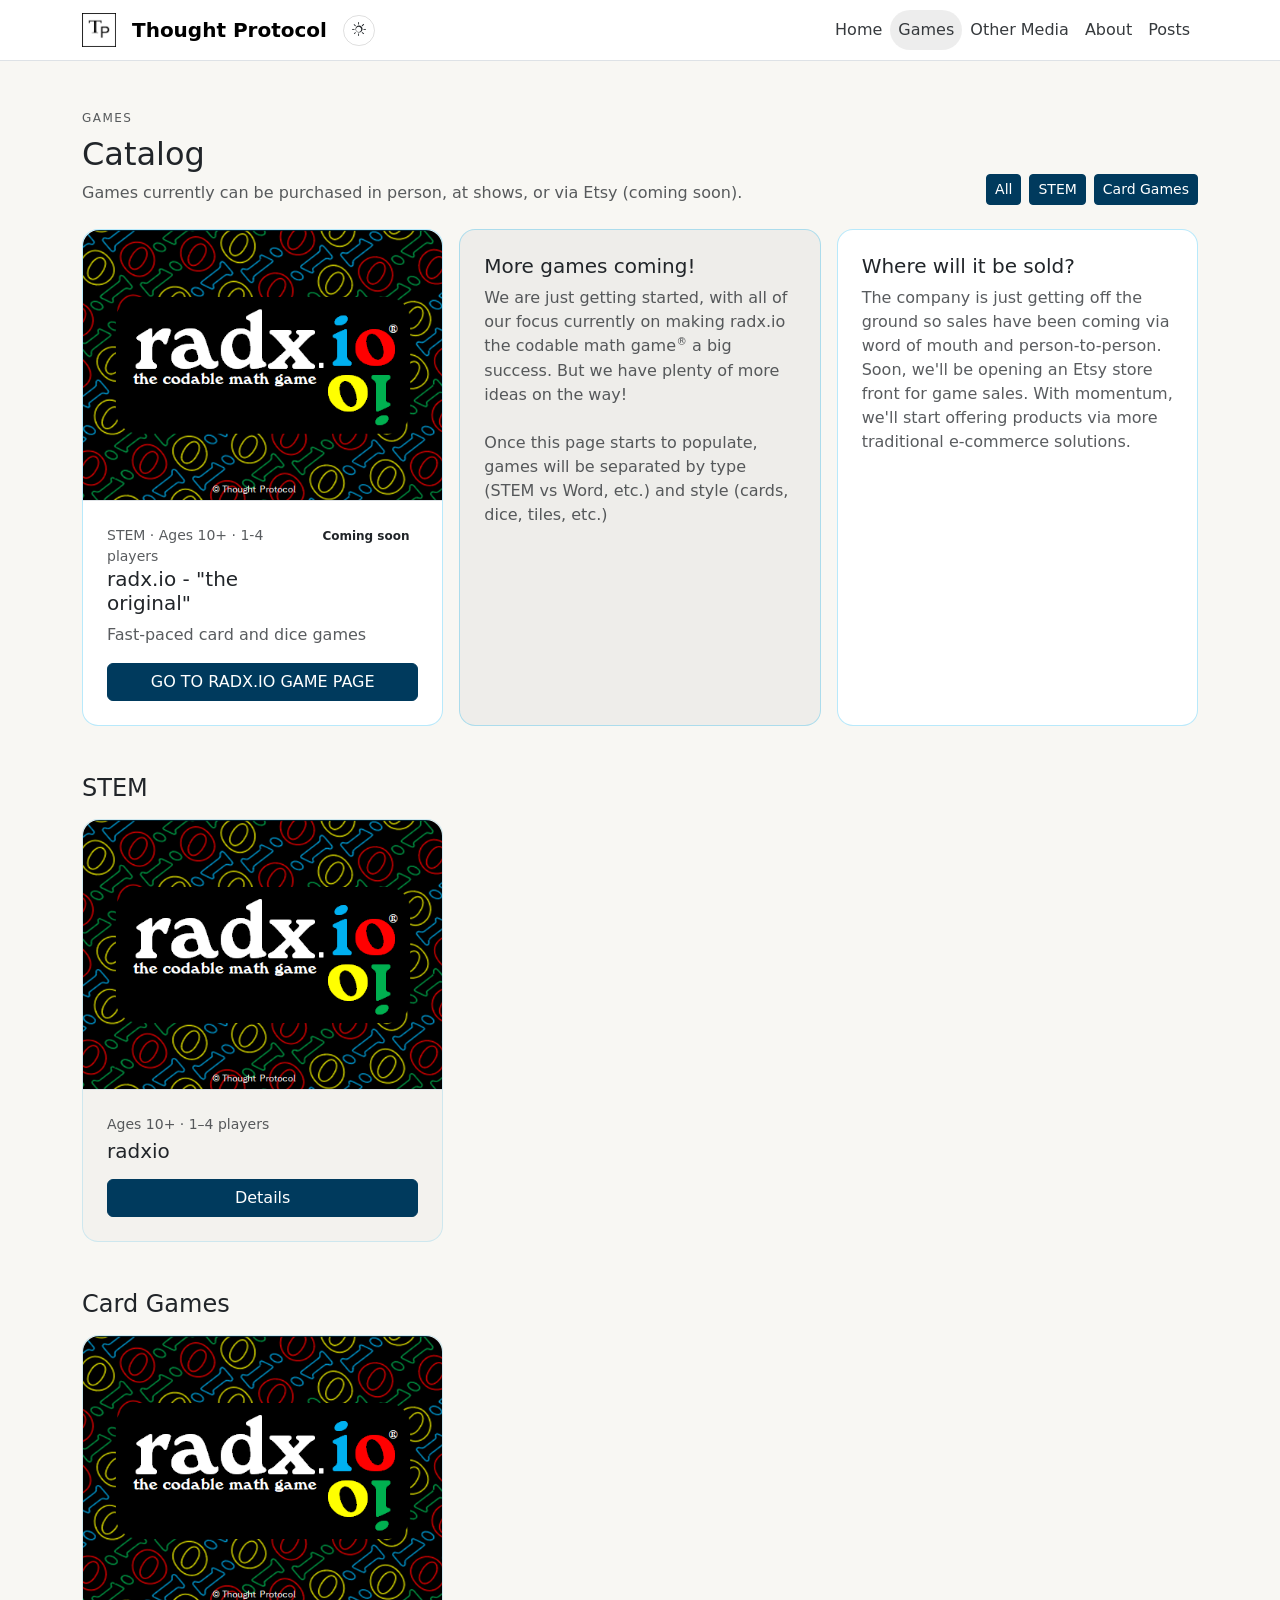
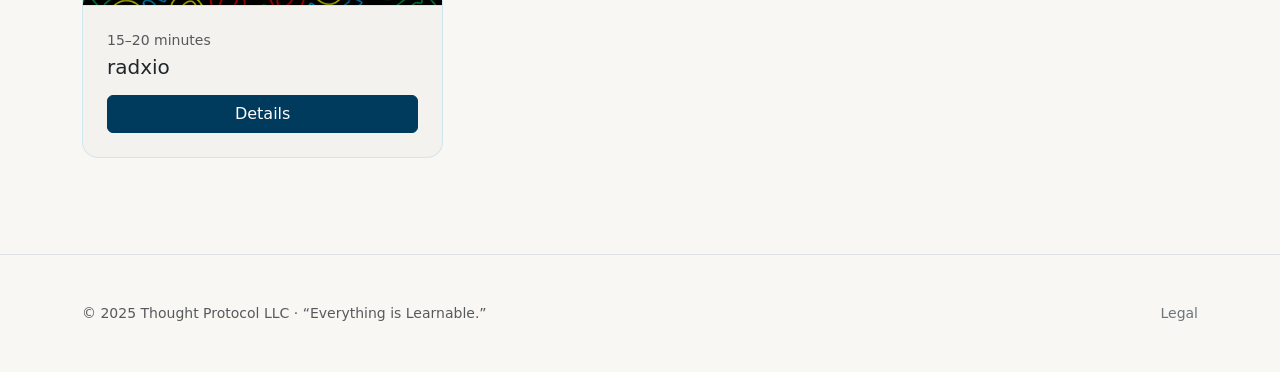
==== games/index.html @ f01bd7ff "Added files via upload" ====
<!doctype html>
<html lang="en" data-bs-theme="dark">
<head>
  <meta charset="utf-8">
  <meta name="viewport" content="width=device-width, initial-scale=1">
  <title>Games • Thought Protocol</title>
  <link rel="preconnect" href="https://cdn.jsdelivr.net">
  <link href="https://cdn.jsdelivr.net/npm/bootstrap-icons@1.11.3/font/bootstrap-icons.min.css" rel="stylesheet">
  <link href="https://cdn.jsdelivr.net/npm/bootstrap@5.3.3/dist/css/bootstrap.min.css" rel="stylesheet">
  <link href="../css/styles.css" rel="stylesheet">
</head>
<body>
  <header class="site-header sticky-top border-bottom">
    <nav class="navbar navbar-expand-lg py-2">
      <div class="container">
        <a class="navbar-brand d-flex align-items-center gap-2" href="../index.html">
          <img src="../assets/img/thoughtprotocol-lettermark.png" alt="Thought Protocol" class="brand-mark">
          <span class="navbar-brand-text">Thought Protocol</span>
        </a>

        <div class="d-flex align-items-center gap-2">
          <button class="btn btn-sm btn-ghost" id="themeToggle" type="button" aria-label="Toggle color scheme">
            <i class="bi bi-moon-stars" id="themeIcon"></i>
          </button>
          <button class="navbar-toggler" type="button" data-bs-toggle="collapse" data-bs-target="#siteNav" aria-controls="siteNav" aria-expanded="false" aria-label="Toggle navigation">
            <span class="navbar-toggler-icon"></span>
          </button>
        </div>

        <div class="collapse navbar-collapse" id="siteNav">
          <ul class="navbar-nav ms-auto mb-2 mb-lg-0 nav-pills-lite">
            <li class="nav-item"><a class="nav-link" href="../index.html">Home</a></li>
            <li class="nav-item"><a class="nav-link active" aria-current="page" href="../games/index.html">Games</a></li>
            <li class="nav-item"><a class="nav-link" href="../media/index.html">Other Media</a></li>
            <li class="nav-item"><a class="nav-link" href="../about.html">About</a></li>
            <!-- <li class="nav-item"><a class="nav-link" href="../contact.html">Contact</a></li> -->
            <li class="nav-item"><a class="nav-link" href="../totd.html">Posts</a></li>
          </ul>
        </div>
      </div>
    </nav>
  </header>

  <main class="py-5">
    <div class="container">
      <section class="mb-4">
  <div class="d-flex flex-column flex-md-row align-items-md-end justify-content-between gap-3">
    <div>
      <p class="kicker mb-2">Games</p>
      <h1 class="h2 mb-2">Catalog</h1>
      <p class="text-body-secondary mb-0">Games currently can be purchased in person, at shows, or via Etsy (coming soon).</p>
    </div>
    <div class="d-flex flex-wrap gap-2">
      <a class="btn btn-sm btn-outline-secondary" href="#all">All</a>
      <a class="btn btn-sm btn-outline-secondary" href="#stem">STEM</a>
      <a class="btn btn-sm btn-outline-secondary" href="#card">Card Games</a>
    </div>
  </div>
</section>

<section id="all" class="mb-5">
  <div class="row g-3">
    <div class="col-md-6 col-lg-4">
      <div class="card h-100 rounded-4"> <!-- <div class="card product-card h-100 rounded-4"> -->
        <div class="ratio ratio-4x3 rounded-top-4 overflow-hidden border-bottom">
          <img src="../assets/img/radxio-logo.png" class="w-100 h-100 object-fit-cover" alt="radxio">
        </div>
        <div class="card-body p-4">
          <div class="d-flex align-items-start justify-content-between gap-3 mb-2">
            <div>
              <div class="small text-body-secondary">STEM · Ages 10+ · 1-4 players</div>
              <h2 class="h5 mb-0">radx.io - "the original" </h2>
            </div>
            <span class="badge badge-soft rounded-pill">Coming soon</span>
          </div>
          <p class="text-body-secondary mb-3">Fast-paced card and dice games</p>
          <a class="btn btn-primary w-100" href="radxio.html">GO TO RADX.IO GAME PAGE</a>
        </div>
      </div>
    </div>

    <div class="col-md-6 col-lg-4">
      <div class="card h-100 rounded-4 surface-card">
        <div class="card-body p-4">
          <h3 class="h5 mb-2">More games coming!</h3>
          <p class="text-body-secondary mb-0">We are just getting started, with all of our focus currently on making radx.io the codable math game<span class="trademark">&reg;</span> a big success. But we have plenty of more ideas on the way!</p>
          <br>
          <p class="text-body-secondary mb-o"> Once this page starts to populate, games will be separated by type (STEM vs Word, etc.) and style (cards, dice, tiles, etc.)</p>
        </div>
      </div>
    </div>

    <div class="col-lg-4">
      <div class="card h-100 rounded-4">
        <div class="card-body p-4">
          <h3 class="h5 mb-2">Where will it be sold?</h3>
          <p class="text-body-secondary mb-0">
            The company is just getting off the ground so sales have been coming via word of mouth and person-to-person. Soon, we'll be opening an Etsy store front for game sales. 
            With momentum, we'll start offering products via more traditional e-commerce solutions. 
          </p>
        </div>
      </div>
    </div>
  </div>
</section>

<section id="stem" class="mb-5">
  <h2 class="h4 mb-3">STEM</h2>
  <div class="row g-3">
    <div class="col-md-6 col-lg-4">
      <div class="card product-card h-100 rounded-4">
        <div class="ratio ratio-4x3 rounded-top-4 overflow-hidden border-bottom">
          <img src="../assets/img/radxio-logo.png" class="w-100 h-100 object-fit-cover" alt="radxio">
        </div>
        <div class="card-body p-4">
          <div class="small text-body-secondary mb-1">Ages 10+ · 1–4 players</div>
          <h3 class="h5 mb-3">radxio</h3>
          <a class="btn btn-outline-secondary w-100" href="radxio.html">Details</a>
        </div>
      </div>
    </div>
  </div>
</section>

<section id="card" class="mb-5">
  <h2 class="h4 mb-3">Card Games</h2>
  <div class="row g-3">
    <div class="col-md-6 col-lg-4">
      <div class="card product-card h-100 rounded-4">
        <div class="ratio ratio-4x3 rounded-top-4 overflow-hidden border-bottom">
          <img src="../assets/img/radxio-logo.png" class="w-100 h-100 object-fit-cover" alt="radxio">
        </div>
        <div class="card-body p-4">
          <div class="small text-body-secondary mb-1">15–20 minutes</div>
          <h3 class="h5 mb-3">radxio</h3>
          <a class="btn btn-outline-secondary w-100" href="radxio.html">Details</a>
        </div>
      </div>
    </div>
  </div>
</section>

    <!-- </div> -->
  </main>

  <footer class="py-5 border-top">
    <div class="container d-flex flex-column flex-md-row align-items-start justify-content-between gap-3">
      <div class="small text-body-secondary">
        © 2025 Thought Protocol LLC · “Everything is Learnable.”
      </div>
  
      <div class="small text-body-secondary d-flex flex-wrap gap-3">
        <!-- <a class="link-secondary text-decoration-none" href="contact.html">
          contact@thoughtprotocol.com
        </a> -->
        <a class="link-secondary text-decoration-none" href="../legal.html">
          Legal
        </a>
      </div>
    </div>
  </footer>

  <script src="https://cdn.jsdelivr.net/npm/bootstrap@5.3.3/dist/js/bootstrap.bundle.min.js"></script>
  <script src="../js/theme.js"></script>
</body>
</html>
---- css/styles.css ----
/* Thought Protocol — Square-style catalog (Bootstrap) */

.site-header {
  background: var(--bs-body-bg);
  backdrop-filter: saturate(180%) blur(12px);
}

.brand-mark { width: 34px; height: 34px; }
.brand-wordmark { font-weight: 650; letter-spacing: 0.2px; }

.kicker {
  letter-spacing: 0.12em;
  text-transform: uppercase;
  font-size: 0.75rem;
  color: var(--bs-secondary-color);
}

.nav-pills-lite .nav-link {
  border-radius: 999px;
  padding: 0.5rem 0.85rem;
  color: var(--bs-body-color);
  opacity: 0.9;
}

.nav-pills-lite .nav-link:hover { opacity: 1; }

.nav-pills-lite .nav-link.active {
  background: rgba(127,127,127,0.15);
  color: var(--bs-body-color);
}

.btn-ghost {
  border: 1px solid rgba(127,127,127,0.25);
  border-radius: 999px;
}

.hero-card {
  background: linear-gradient(180deg, rgba(127,127,127,0.12), transparent);
}

.product-frame { background: rgba(127,127,127,0.08); }

.badge-soft { background: rgba(127,127,127,0.15); color: var(--bs-body-color); }

.surface-card {
  border: 1px solid rgba(127,127,127,0.20);
  background: rgba(127,127,127,0.08);
}

.product-card {
  border: 1px solid rgba(127,127,127,0.25);
  background: rgba(127,127,127,0.04);
}

.spec-tile {
  border: 1px solid rgba(127,127,127,0.25);
  background: rgba(127,127,127,0.06);
}

.founder-photo {
  width: 160px;
  height: 120px;
  background: rgba(127,127,127,0.06);
}

/* Light/Dark surfaces */
html[data-bs-theme="light"] body { background-color: #f8f7f3; }
html[data-bs-theme="dark"] body { background-color: #000000; }

/* Navbar horizontal safety */
.navbar .navbar-nav { flex-wrap: nowrap; white-space: nowrap; }

/* Carousel controls: hide on mobile (swipe-only) */
@media (max-width: 768px) {
  .carousel-control-prev,
  .carousel-control-next { display: none; }
}

/* Carousel arrow color: force WHITE by overriding Bootstrap variables (guaranteed) */
.carousel {
  --bs-carousel-control-prev-icon-bg: url("data:image/svg+xml,%3csvg xmlns='http://www.w3.org/2000/svg' viewBox='0 0 16 16' fill='%23ffffff'%3e%3cpath d='M11.354 1.646a.5.5 0 0 1 0 .708L5.707 8l5.647 5.646a.5.5 0 0 1-.708.708l-6-6a.5.5 0 0 1 0-.708l6-6a.5.5 0 0 1 .708 0z'/%3e%3c/svg%3e");
  --bs-carousel-control-next-icon-bg: url("data:image/svg+xml,%3csvg xmlns='http://www.w3.org/2000/svg' viewBox='0 0 16 16' fill='%23ffffff'%3e%3cpath d='M4.646 14.354a.5.5 0 0 1 0-.708L10.293 8 4.646 2.354a.5.5 0 1 1 .708-.708l6 6a.5.5 0 0 1 0 .708l-6 6a.5.5 0 0 1-.708 0z'/%3e%3c/svg%3e");
  --bs-carousel-control-icon-filter: none;
}



/* Links */
a{
  color: var(--rx-accent);
}
a:hover{
  color: var(--rx-accent-2);
}

/* Buttons */
.btn-primary{
  background-color: var(--rx-accent);
  border-color: var(--rx-accent);
}
.btn-primary:hover,
.btn-primary:focus{
  background-color: var(--rx-accent-2);
  border-color: var(--rx-accent-2);
}
.btn-outline-primary{
  color: var(--rx-accent);
  border-color: var(--rx-accent);
}
.btn-outline-primary:hover,
.btn-outline-primary:focus{
  background-color: var(--rx-accent);
  border-color: var(--rx-accent);
  color: #fff;
}

/* Section kicker + subtle underline */
.section-kicker{
  letter-spacing: .14em;
  text-transform: uppercase;
  font-weight: 600;
  color: var(--rx-accent) !important;
}
.section-kicker::after{
  content: "";
  display: block;
  width: 44px;
  height: 2px;
  margin-top: .5rem;
  border-radius: 999px;
  background: linear-gradient(90deg, var(--rx-accent), var(--rx-accent-2));
  opacity: .9;
}

/* Badges */
.badge-soft{
  background: linear-gradient(90deg, var(--rx-soft), var(--rx-soft-2));
  border: 1px solid rgba(255,255,255,.0);
}
html[data-bs-theme="dark"] .badge-soft{
  border-color: rgba(255,255,255,.08);
}

/* Card pop: accent border + hover glow (subtle) */
.card{
  border-color: rgba(127,127,127,.18);
}
.product-card,
.card.product-card{
  border-color: var(--rx-border);
}
.product-card:hover,
.card.product-card:hover{
  box-shadow: 0 1.1rem 2.6rem rgba(39,194,255,.10), 0 .6rem 1.6rem rgba(124,77,255,.08);
}

/* Focus ring */
:focus-visible{
  outline: 3px solid rgba(39, 194, 255, .45);
  outline-offset: 2px;
}

/* Dark mode tuning: keep black background, but brighten accents and borders */
html[data-bs-theme="dark"] a{ color: #6ad7ff; }
html[data-bs-theme="dark"] a:hover{ color: #b49bff; }
html[data-bs-theme="dark"] .product-card,
html[data-bs-theme="dark"] .card.product-card{
  border-color: rgba(106, 215, 255, .32);
}




/* =========================================
   Radxio Color System
   ========================================= */
:root {
  --rx-blue: #00B0F0;
  --rx-red: #FF0000;
  --rx-yellow: #FFFF00;
  --rx-green: #00B050;

  --rx-soft-blue: rgba(0,176,240,.15);
  --rx-soft-green: rgba(0,176,80,.15);
}

/* Links */
a { color: var(--rx-blue); }
a:hover { color: var(--rx-green); }

/* Product cards */
.product-card,
.card.product-card {
  border: 1px solid var(--rx-soft-blue);
}
.product-card:hover,
.card.product-card:hover {
  box-shadow: 0 10px 28px rgba(0,176,240,.25);
}

/* Section headers */
.section-kicker {
  color: var(--rx-blue) !important;
}
.section-kicker::after {
  content: "";
  display: block;
  width: 48px;
  height: 3px;
  margin-top: .5rem;
  background: linear-gradient(90deg,
    var(--rx-blue),
    var(--rx-red),
    var(--rx-yellow),
    var(--rx-green)
  );
}

/* Buttons */
.btn-primary {
  background-color: var(--rx-blue);
  border-color: var(--rx-blue);
}
.btn-primary:hover {
  background-color: var(--rx-green);
  border-color: var(--rx-green);
}

/* Dark mode tuning */
html[data-bs-theme="dark"] .product-card {
  border-color: rgba(0,176,240,.45);
}

/* =========================================
   Navbar brand text (static, theme-aware)
   ========================================= */

   .navbar-brand-text {
    font-weight: 600;
    margin-left: 0.5rem;
    white-space: nowrap;
  }
  
  /* Light mode */
  html[data-bs-theme="light"] .navbar-brand-text {
    color: #000000;
  }
  
  /* Dark mode */
  html[data-bs-theme="dark"] .navbar-brand-text {
    color: #ffffff;
  }

  /* =========================================
   Primary CTA Buttons (Dark Blue)
   ========================================= */

/* Base button look */
.btn-primary,
.btn-outline-secondary {
  background-color: #003A5D; /* deep blue */
  border-color: #003A5D;
  color: #ffffff !important;
}

/* Hover state */
.btn-primary:hover,
.btn-outline-secondary:hover {
  background-color: #005b8f;
  border-color: #005b8f;
  color: #ffffff !important;
}

/* Focus / active */
.btn-primary:focus,
.btn-outline-secondary:focus,
.btn-primary:active,
.btn-outline-secondary:active {
  background-color: #004a78;
  border-color: #004a78;
  color: #ffffff !important;
  box-shadow: 0 0 0 0.2rem rgba(0, 176, 240, 0.35);
}

/* =========================================
   Unified Card Styling (All Cards)
   ========================================= */

   .card {
    border: 1px solid rgba(0,176,240,.28);
    transition: box-shadow 0.25s ease, transform 0.25s ease;
  }
  
  .card:hover {
    box-shadow:
      0 0 0 2px rgba(0,176,240,.25),
      0 18px 34px rgba(0,176,240,.22);
    transform: translateY(-2px);
  }
  
  /* Navbar hover color override */
html[data-bs-theme="dark"] .navbar .nav-link:hover {
  color: #00B0F0 !important;
}

/* Light mode navbar hover */
html[data-bs-theme="light"] .navbar .nav-link:hover {
  color: #00B0F0 !important;
}

.carousel-control-prev-icon,
.carousel-control-next-icon {
  outline: 2px solid var(--rx-blue) !important;
  border-radius: 50%;
  padding: 0.5rem;
}


/* Carousel arrows: force BLUE icons */
.carousel-control-prev-icon {
  background-image: url("data:image/svg+xml,%3csvg xmlns='http://www.w3.org/2000/svg' fill='%2300B0F0' viewBox='0 0 16 16'%3e%3cpath d='M11.354 1.646a.5.5 0 0 1 0 .708L5.707 8l5.647 5.646a.5.5 0 0 1-.708.708l-6-6a.5.5 0 0 1 0-.708l6-6a.5.5 0 0 1 .708 0z'/%3e%3c/svg%3e") !important;
}

.carousel-control-next-icon {
  background-image: url("data:image/svg+xml,%3csvg xmlns='http://www.w3.org/2000/svg' fill='%2300B0F0' viewBox='0 0 16 16'%3e%3cpath d='M4.646 14.354a.5.5 0 0 1 0-.708L10.293 8 4.646 2.354a.5.5 0 1 1 .708-.708l6 6a.5.5 0 0 1 0 .708l-6 6a.5.5 0 0 1-.708 0z'/%3e%3c/svg%3e") !important;
}





/* Outline badge style */
.badge-outline{
  color: #ffffff;
  border: 1.5px solid rgba(255,255,255,0.85);
  background: transparent;
  padding: 0.45em 0.75em;
  font-weight: 500;
  border-radius: 999px;
}
html[data-bs-theme="light"] .badge-outline{
  color: #111827;
  border-color: rgba(0,0,0,0.25);
}


/* TOTD cards: keep goosepoop styling, add gentle motion */
.totd-card .totd-content :where(h1,h2,h3,h4){
  margin-top: 1rem;
}
.totd-card .totd-content p{
  margin-bottom: 0.75rem;
}
.totd-card .totd-content pre{
  padding: 1rem;
  border-radius: 1rem;
  overflow: auto;
}
.totd-icon{
  display: inline-flex;
  width: 2rem;
  height: 2rem;
  align-items: center;
  justify-content: center;
  border-radius: 999px;
  border: 1px solid rgba(0,176,240,.35);
  color: #00B0F0;
  flex: 0 0 auto;
}

/* Fade-up animation */
.animate-in{
  opacity: 0;
  transform: translateY(8px);
  transition: opacity 350ms ease, transform 350ms ease;
}
.animate-in.is-visible{
  opacity: 1;
  transform: translateY(0);
}

/* Filter buttons spacing */
.totd-filter-btn{
  white-space: nowrap;
}


.hero-carousel-frame {
  border-color: #FF0000 !important;
  box-shadow: 0 0 0 1px rgba(255, 0, 0, 0.3),
              0 4px 10px rgba(255, 0, 0, 0.25);
}


/* 
.hero-carousel-frame {
  border-color: #00B0F0 !important;
  box-shadow: 0 0 0 1px rgba(0, 176, 240, 0.3),
              0 12px 30px rgba(0, 176, 240, 0.25);
}
*/

/*
.hero-carousel-frame {
  border-color: #FFD500 !important;
  box-shadow: 0 0 0 1px rgba(255, 213, 0, 0.35),
              0 12px 30px rgba(255, 213, 0, 0.25);
}
*/

/*
.hero-carousel-frame {
  border-color: #00B050 !important;
  box-shadow: 0 0 0 1px rgba(0, 176, 80, 0.35),
              0 4px 10px rgba(0, 176, 80, 0.25);
}
*/

.site-footer {
  padding: 1.25rem 0; /* adjust to taste */
}

/* Carousel indicator bars — always white */
.carousel-indicators [data-bs-target] {
  background-color: #ffffff !important;
  opacity: 0.5;
}

.carousel-indicators .active {
  opacity: 1;
}

/* Founder photo styling */
.founder-photo {
  width: 160px;          /* controls size of the circle */
  height: 160px;
  border-radius: 50%;
  overflow: hidden;
  flex-shrink: 0;
  display: flex;
  align-items: center;
  justify-content: center;
}

.founder-photo img {
  width: 100%;
  height: 100%;
  object-fit: cover;
  opacity: 0.9;
}

@media (max-width: 576px) {
  .founder-photo {
    width: 120px;
    height: 120px;
  }
}


.dice-byte {
  display: flex;
  gap: 0.3rem;
  align-items: center;
}

.die {
  width: 20px;
  height: 20px;
  border-radius: 4px;
  border: 1.5px solid currentColor;
  position: relative;
  box-sizing: border-box;
}

.die.on::after {
  content: "";
  width: 5px;
  height: 5px;
  background-color: currentColor;
  border-radius: 50%;
  position: absolute;
  top: 50%;
  left: 50%;
  transform: translate(-50%, -50%);
}

.dice-weights {
  gap: 0.3rem;
  margin-bottom: 0.25rem;
}

.dice-weight {
  width: 20px;           /* must match .die width */
  text-align: center;
  font-size: 0.7rem;
  color: var(--bs-secondary-color);
}

.trademark {
  font-size: 0.65em;
  vertical-align: super;
  margin-left: 0.05em;
}
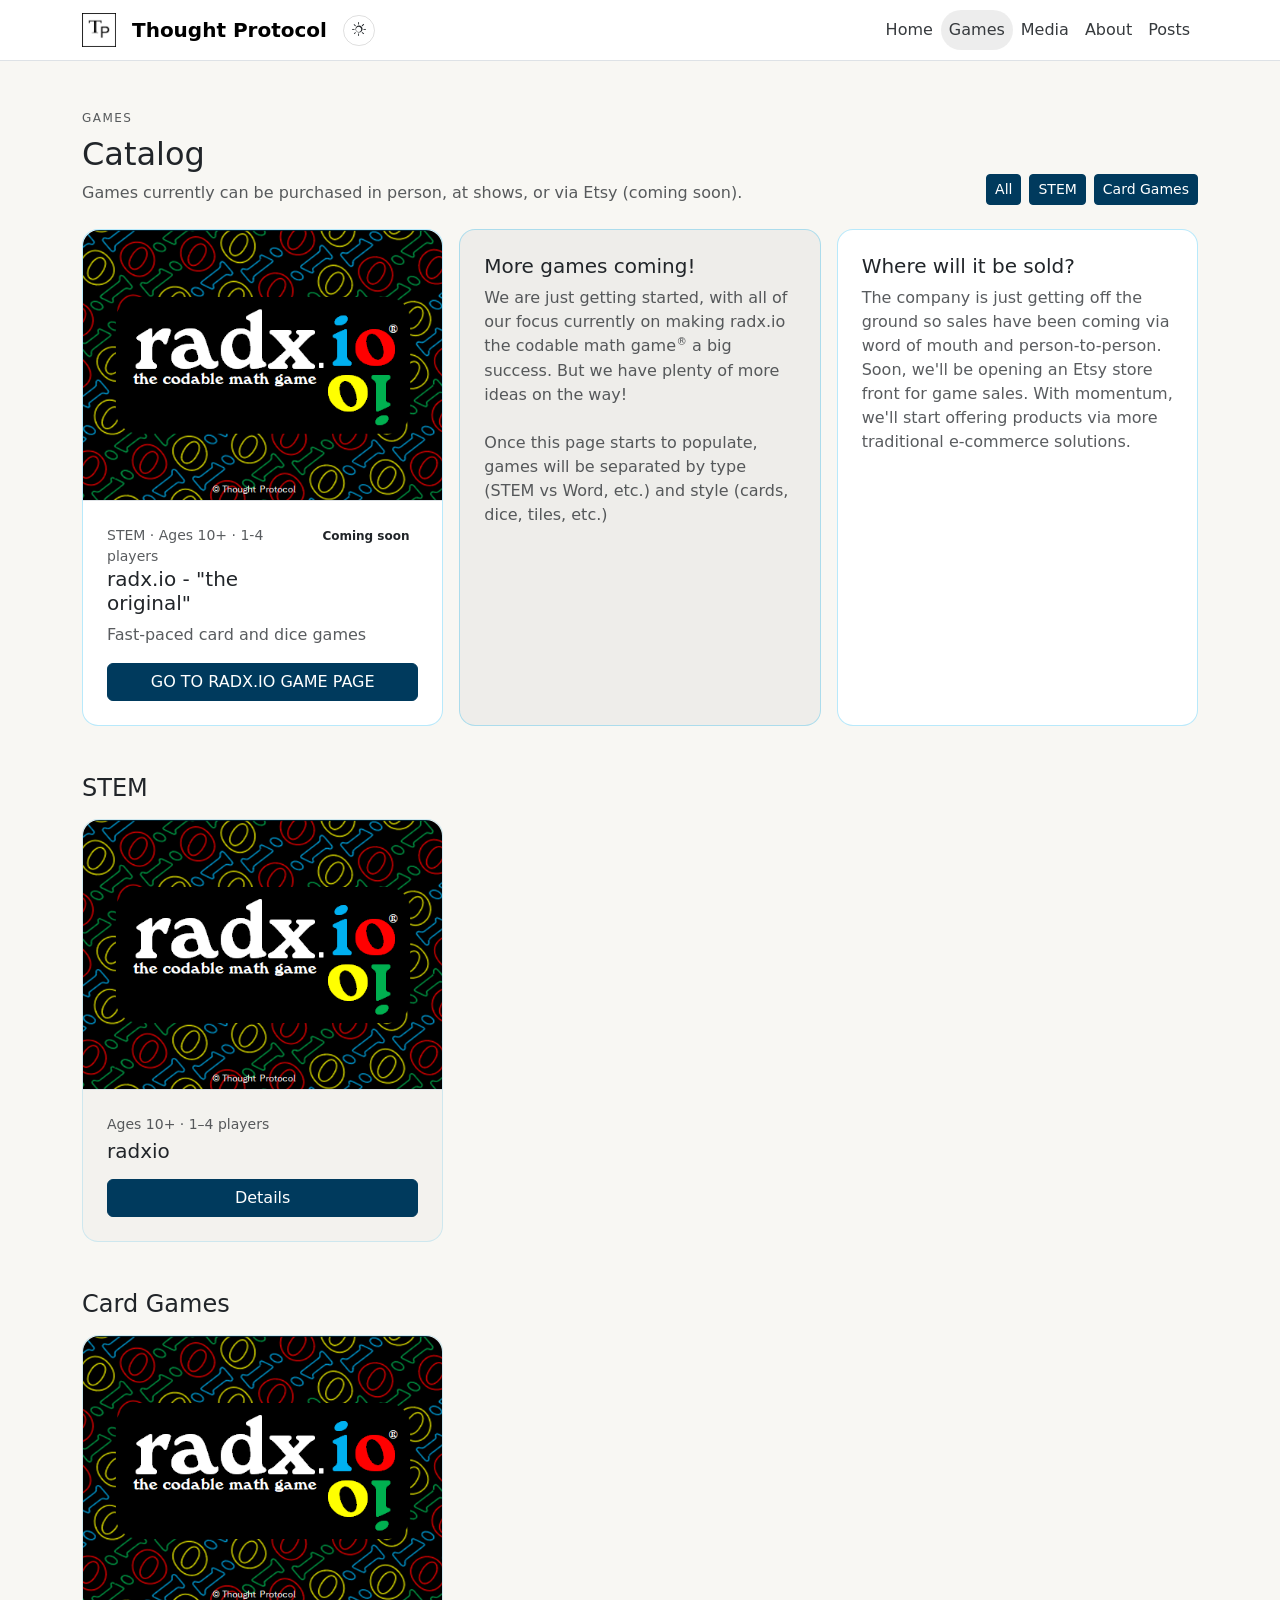
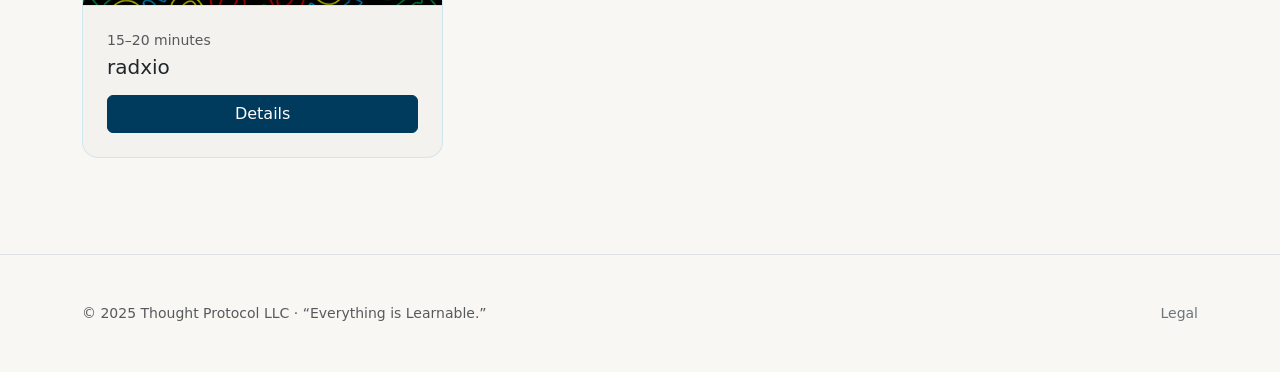
==== commit 48a983ab: "Rename 'Other Media' link to 'Media'" ====
--- a/games/index.html
+++ b/games/index.html
@@ -31,7 +31,7 @@
           <ul class="navbar-nav ms-auto mb-2 mb-lg-0 nav-pills-lite">
             <li class="nav-item"><a class="nav-link" href="../index.html">Home</a></li>
             <li class="nav-item"><a class="nav-link active" aria-current="page" href="../games/index.html">Games</a></li>
-            <li class="nav-item"><a class="nav-link" href="../media/index.html">Other Media</a></li>
+            <li class="nav-item"><a class="nav-link" href="../media/index.html">Media</a></li>
             <li class="nav-item"><a class="nav-link" href="../about.html">About</a></li>
             <!-- <li class="nav-item"><a class="nav-link" href="../contact.html">Contact</a></li> -->
             <li class="nav-item"><a class="nav-link" href="../totd.html">Posts</a></li>
@@ -163,4 +163,4 @@
   <script src="https://cdn.jsdelivr.net/npm/bootstrap@5.3.3/dist/js/bootstrap.bundle.min.js"></script>
   <script src="../js/theme.js"></script>
 </body>
-</html>+</html>
--- a/css/styles.css
+++ b/css/styles.css
@@ -502,3 +502,16 @@
   margin-left: 0.05em;
 }
 
+/* Markdown content images */
+.totd-content img {
+  max-width: 100%;
+  height: auto;
+  display: block;
+  margin: 1rem auto;
+  border-radius: 0.75rem;
+}
+
+.cta-btn {
+  font-weight: 500;
+  letter-spacing: 0.01em;
+}
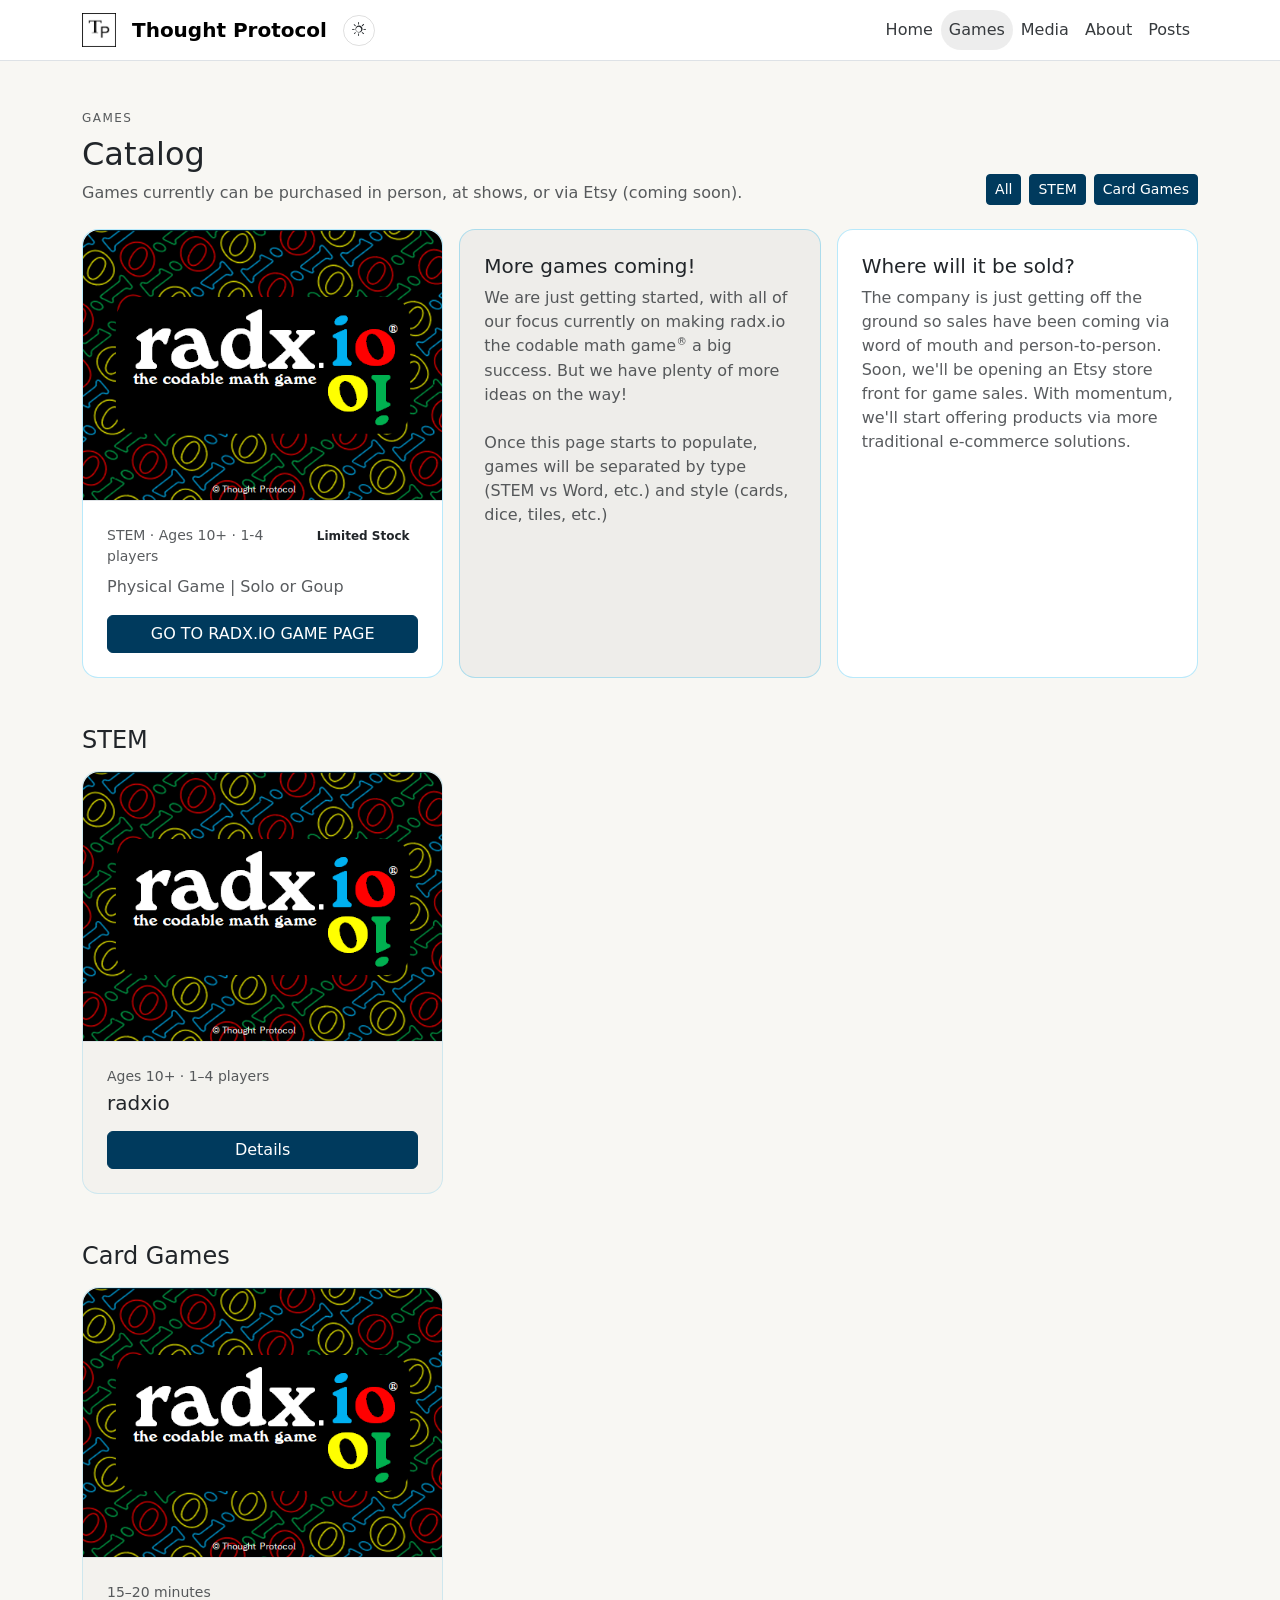
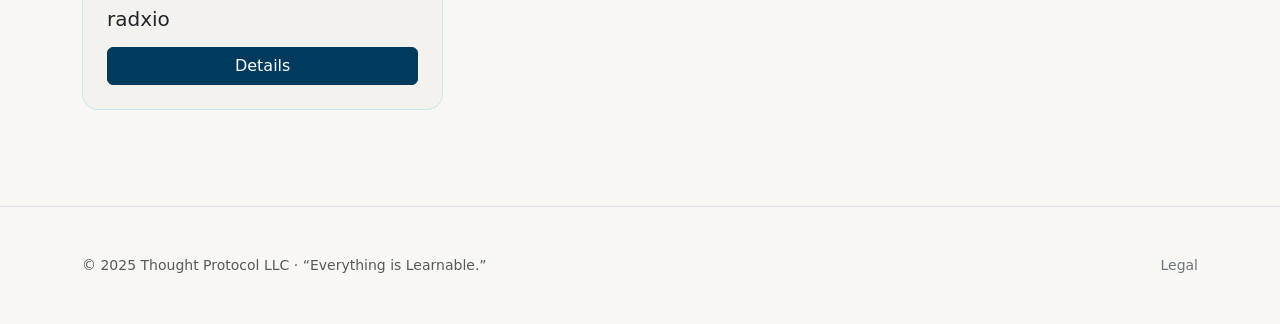
==== commit 5f4fcdfc: "Modify game title and availability badge Updated game details and availability status." ====
--- a/games/index.html
+++ b/games/index.html
@@ -69,11 +69,10 @@
           <div class="d-flex align-items-start justify-content-between gap-3 mb-2">
             <div>
               <div class="small text-body-secondary">STEM · Ages 10+ · 1-4 players</div>
-              <h2 class="h5 mb-0">radx.io - "the original" </h2>
             </div>
-            <span class="badge badge-soft rounded-pill">Coming soon</span>
+            <span class="badge badge-soft rounded-pill">Limited Stock</span>
           </div>
-          <p class="text-body-secondary mb-3">Fast-paced card and dice games</p>
+          <p class="text-body-secondary mb-3">Physical Game | Solo or Goup</p>
           <a class="btn btn-primary w-100" href="radxio.html">GO TO RADX.IO GAME PAGE</a>
         </div>
       </div>
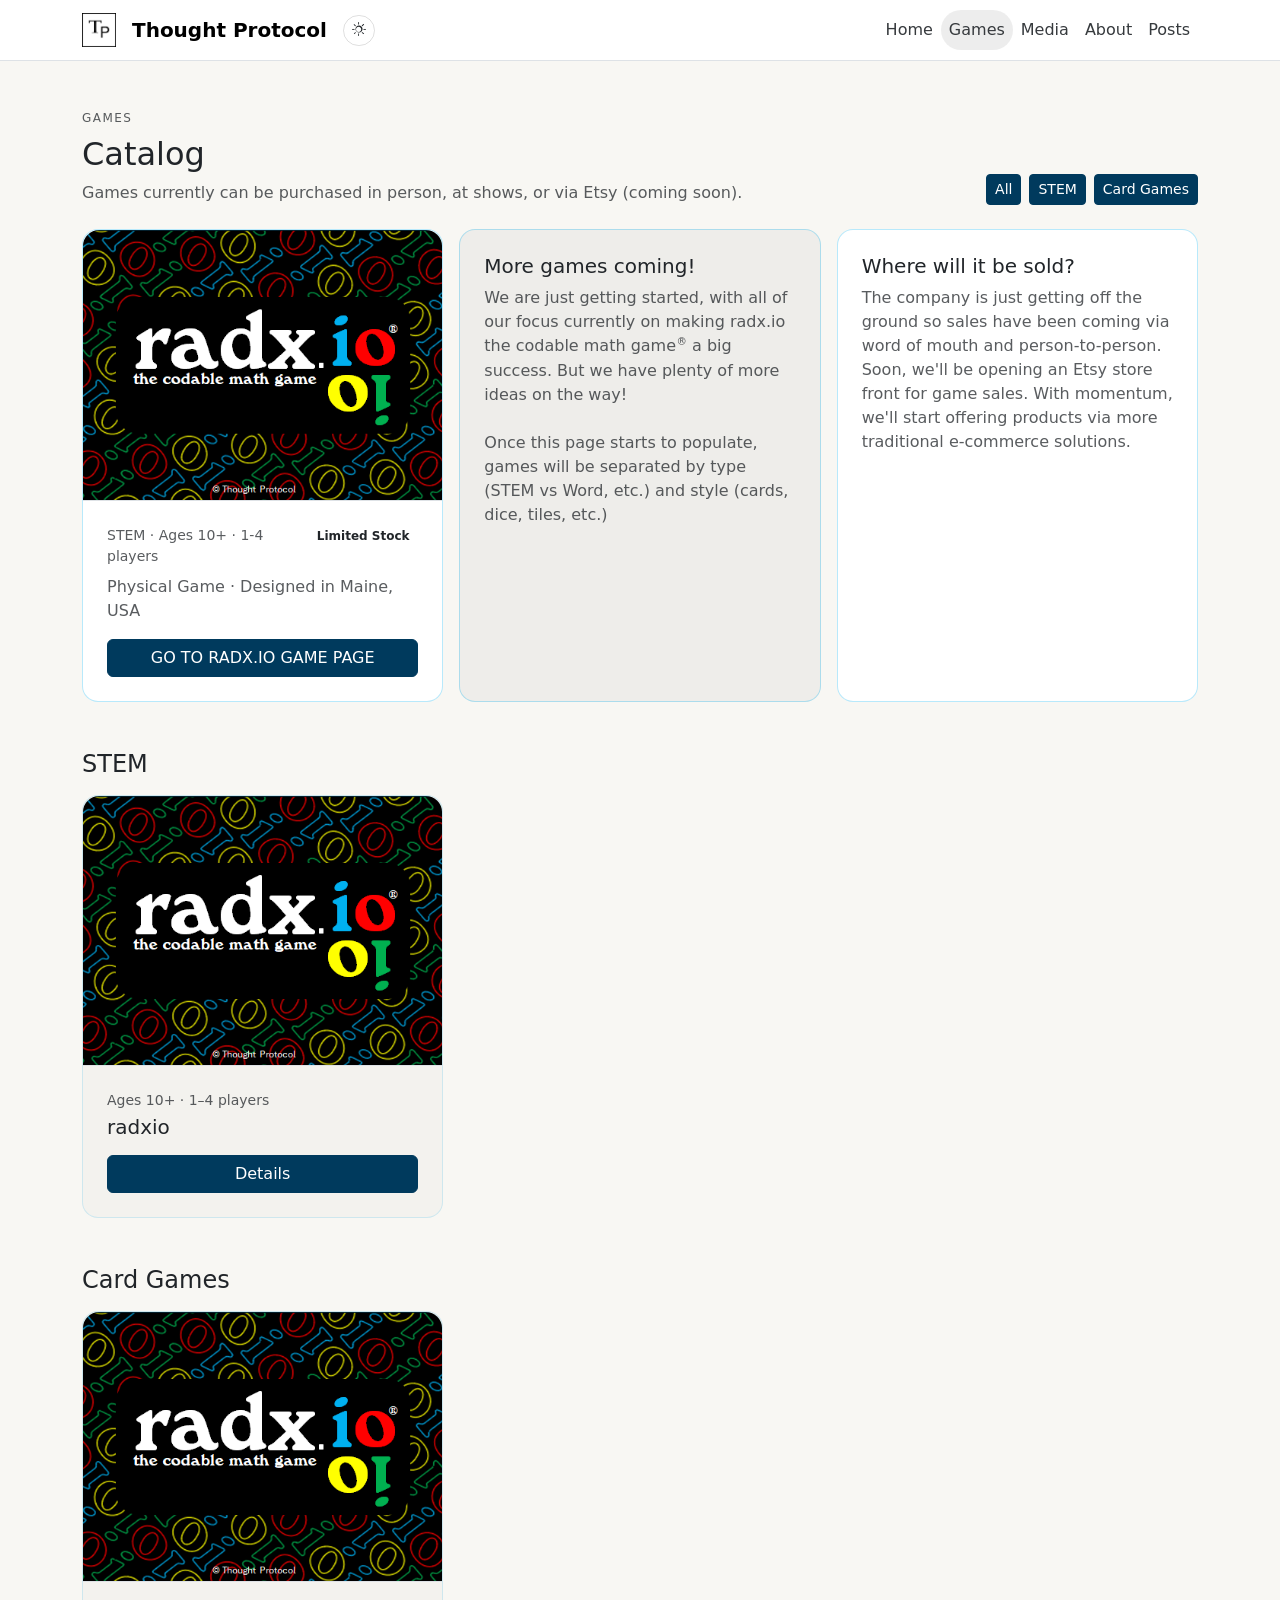
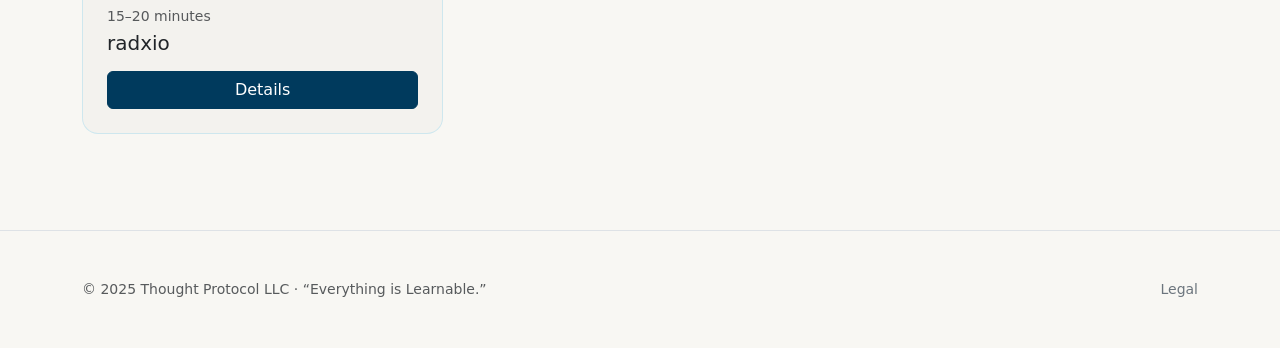
==== commit 2362ff4c: "Update game description in index.html" ====
--- a/games/index.html
+++ b/games/index.html
@@ -72,7 +72,7 @@
             </div>
             <span class="badge badge-soft rounded-pill">Limited Stock</span>
           </div>
-          <p class="text-body-secondary mb-3">Physical Game | Solo or Goup</p>
+          <p class="text-body-secondary mb-3">Physical Game · Designed in Maine, USA</p>
           <a class="btn btn-primary w-100" href="radxio.html">GO TO RADX.IO GAME PAGE</a>
         </div>
       </div>
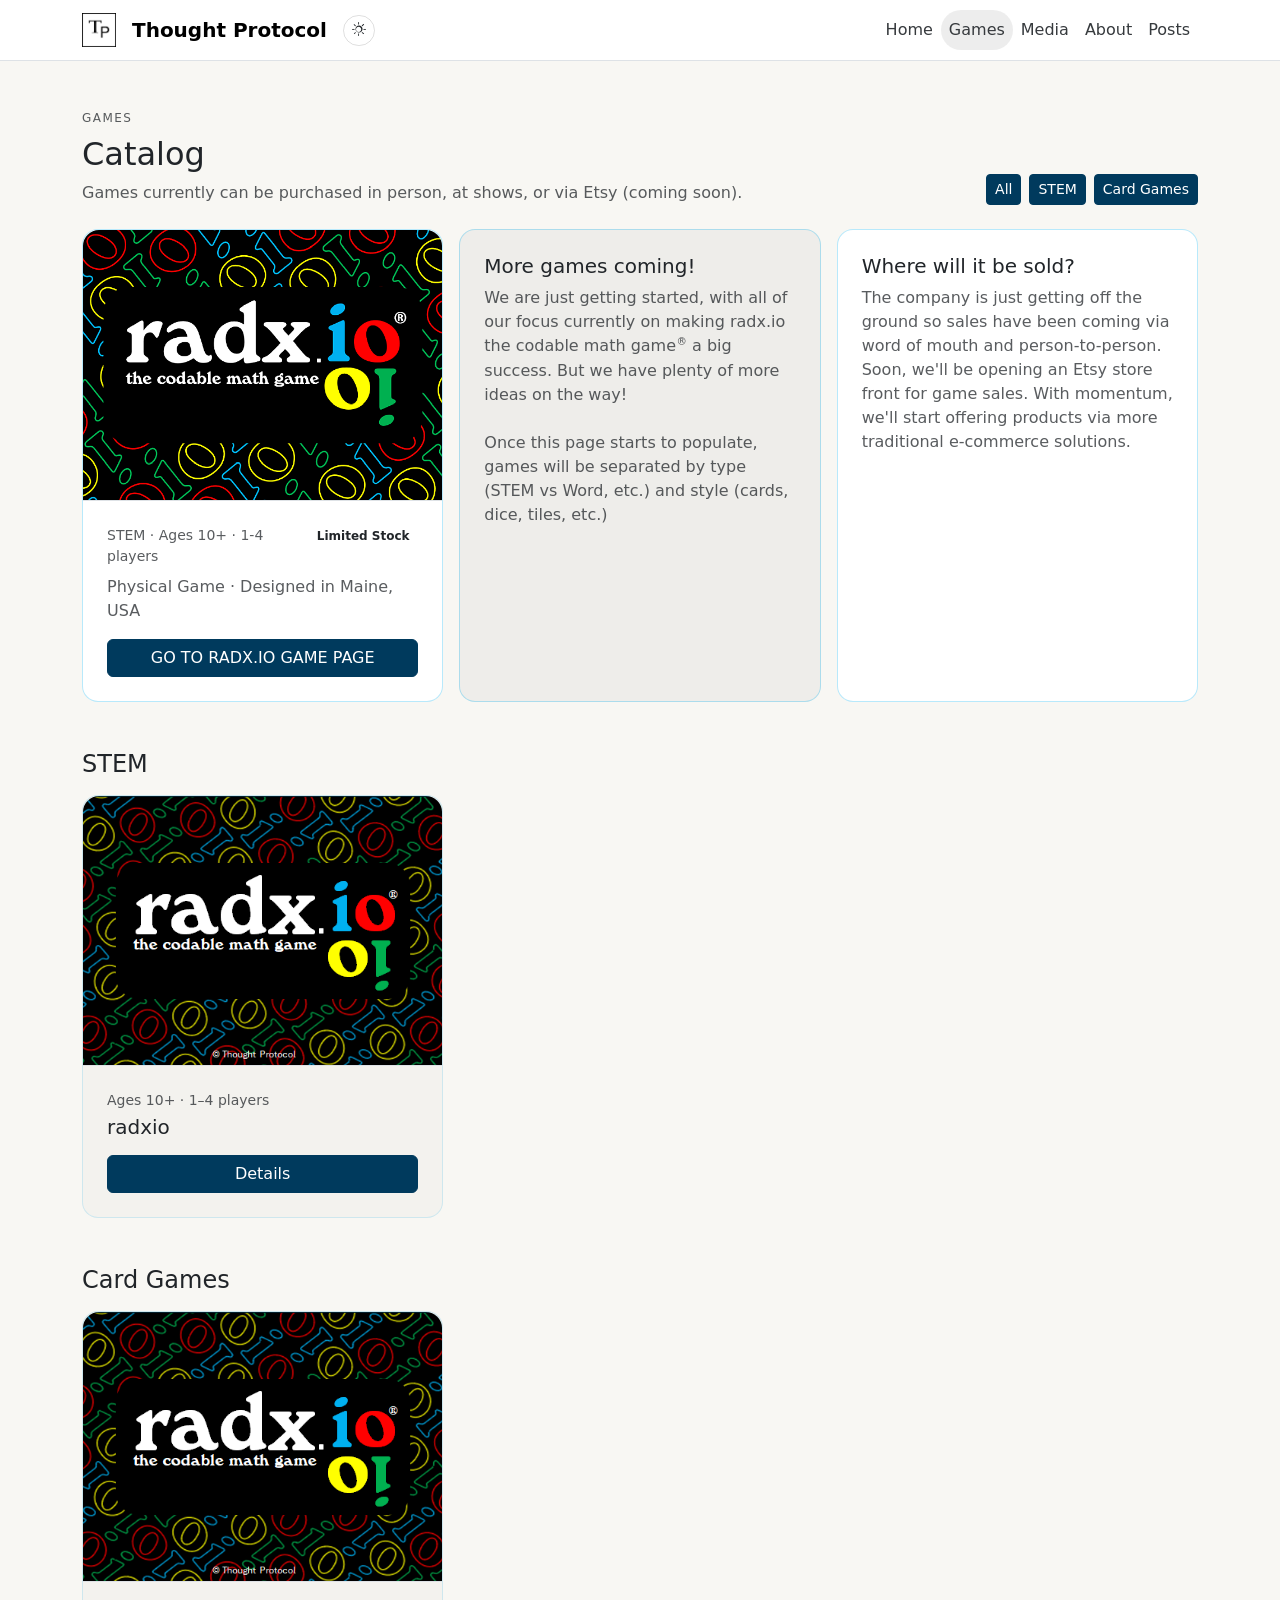
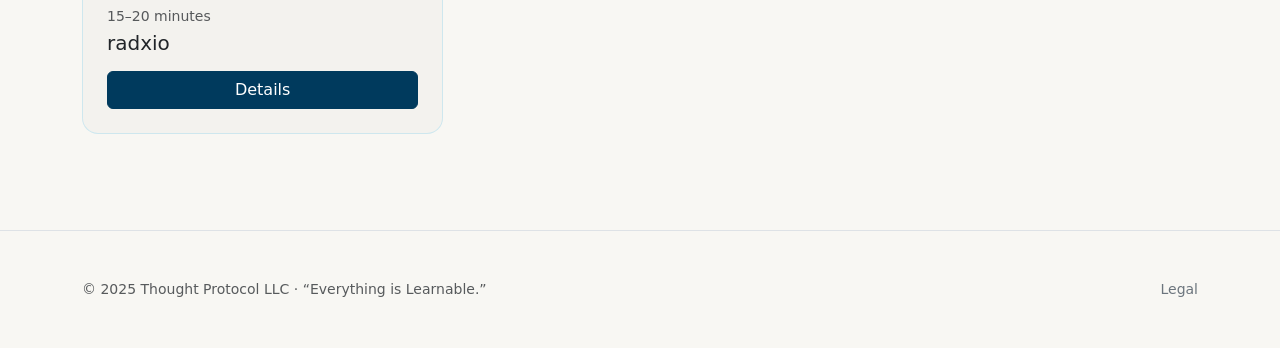
==== commit 4431cee5: "Update index.html" ====
--- a/games/index.html
+++ b/games/index.html
@@ -63,7 +63,7 @@
     <div class="col-md-6 col-lg-4">
       <div class="card h-100 rounded-4"> <!-- <div class="card product-card h-100 rounded-4"> -->
         <div class="ratio ratio-4x3 rounded-top-4 overflow-hidden border-bottom">
-          <img src="../assets/img/radxio-logo.png" class="w-100 h-100 object-fit-cover" alt="radxio">
+          <img src="../assets/img/radxio-logo-carousel.png" class="w-100 h-100 object-fit-cover" alt="radxio">
         </div>
         <div class="card-body p-4">
           <div class="d-flex align-items-start justify-content-between gap-3 mb-2">
--- a/css/styles.css
+++ b/css/styles.css
@@ -515,3 +515,34 @@
   font-weight: 500;
   letter-spacing: 0.01em;
 }
+
+/* What is radx.io image sizing */
+.what-is-img {
+  max-width: 100%;
+}
+
+@media (min-width: 992px) {
+  .what-is-img {
+    max-width: 420px;
+  }
+}
+/* Hero carousel sizing */
+.hero-carousel-frame {
+  width: 100%;
+}
+
+/* Reduce visual size on desktop */
+@media (min-width: 992px) {
+  .hero-carousel-frame {
+    max-width: 85%;
+    margin-left: auto;
+    margin-right: auto;
+  }
+}
+
+@media (min-width: 992px) {
+  .hero-width {
+    max-width: 85%;
+  }
+}
+
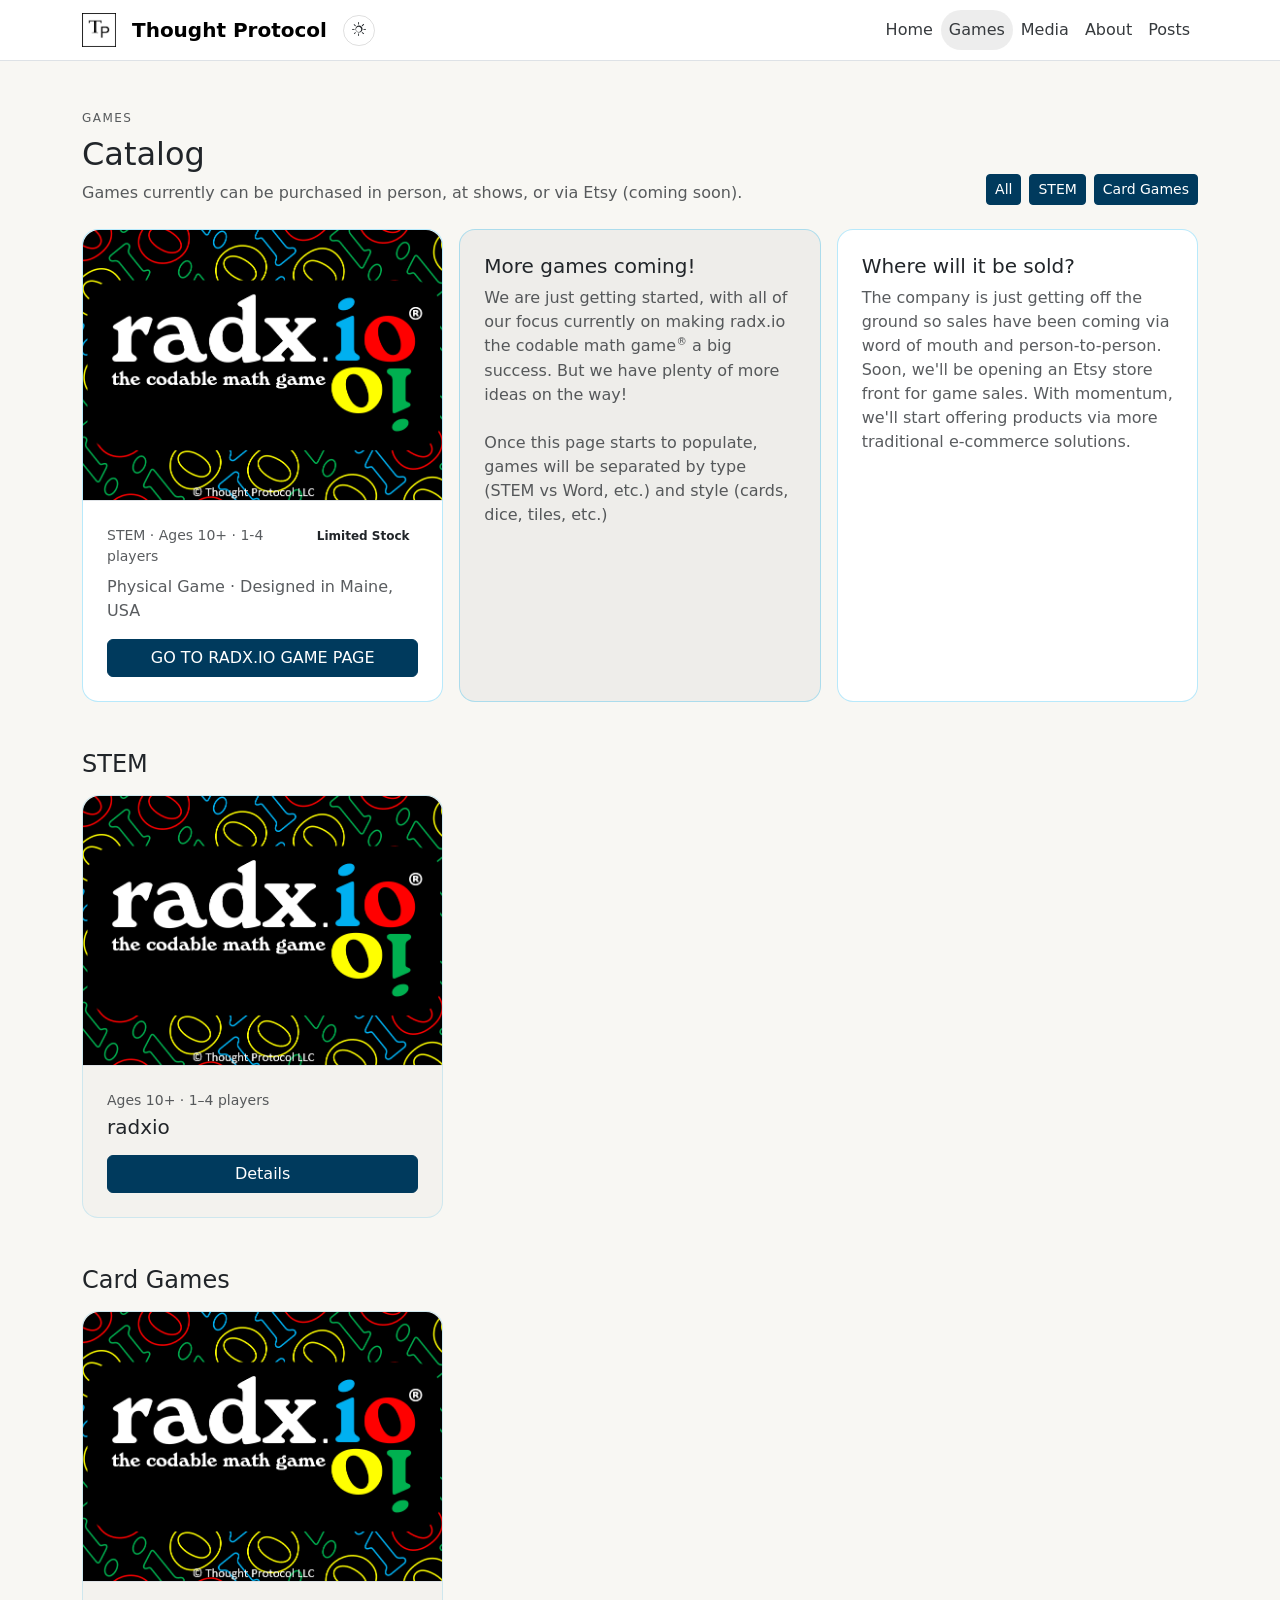
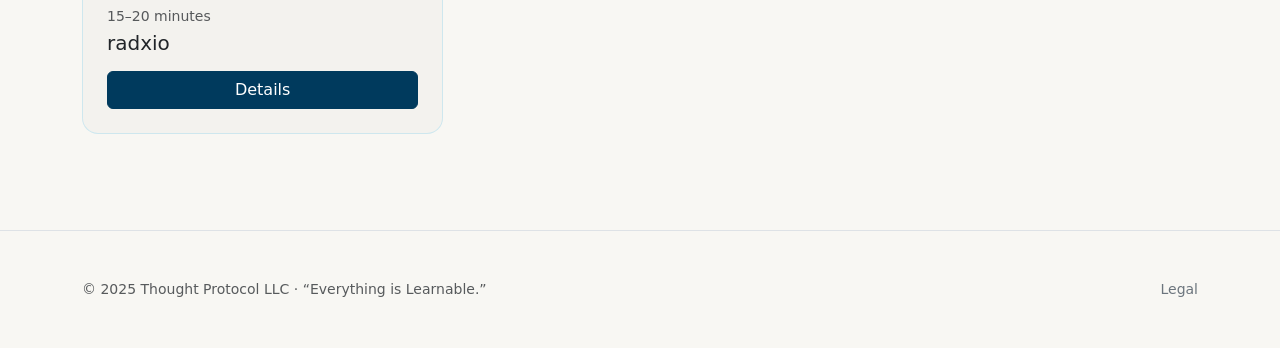
==== commit 7d27f932: "Update index.html" ====
--- a/games/index.html
+++ b/games/index.html
@@ -63,7 +63,7 @@
     <div class="col-md-6 col-lg-4">
       <div class="card h-100 rounded-4"> <!-- <div class="card product-card h-100 rounded-4"> -->
         <div class="ratio ratio-4x3 rounded-top-4 overflow-hidden border-bottom">
-          <img src="../assets/img/radxio-logo-carousel.png" class="w-100 h-100 object-fit-cover" alt="radxio">
+          <img src="../assets/img/radxio-logo-gamepage-carousel.png" class="w-100 h-100 object-fit-cover" alt="radxio">
         </div>
         <div class="card-body p-4">
           <div class="d-flex align-items-start justify-content-between gap-3 mb-2">
@@ -109,7 +109,7 @@
     <div class="col-md-6 col-lg-4">
       <div class="card product-card h-100 rounded-4">
         <div class="ratio ratio-4x3 rounded-top-4 overflow-hidden border-bottom">
-          <img src="../assets/img/radxio-logo.png" class="w-100 h-100 object-fit-cover" alt="radxio">
+          <img src="../assets/img/radxio-logo-gamepage-carousel.png" class="w-100 h-100 object-fit-cover" alt="radxio">
         </div>
         <div class="card-body p-4">
           <div class="small text-body-secondary mb-1">Ages 10+ · 1–4 players</div>
@@ -127,7 +127,7 @@
     <div class="col-md-6 col-lg-4">
       <div class="card product-card h-100 rounded-4">
         <div class="ratio ratio-4x3 rounded-top-4 overflow-hidden border-bottom">
-          <img src="../assets/img/radxio-logo.png" class="w-100 h-100 object-fit-cover" alt="radxio">
+          <img src="../assets/img/radxio-logo-gamepage-carousel.png" class="w-100 h-100 object-fit-cover" alt="radxio">
         </div>
         <div class="card-body p-4">
           <div class="small text-body-secondary mb-1">15–20 minutes</div>
